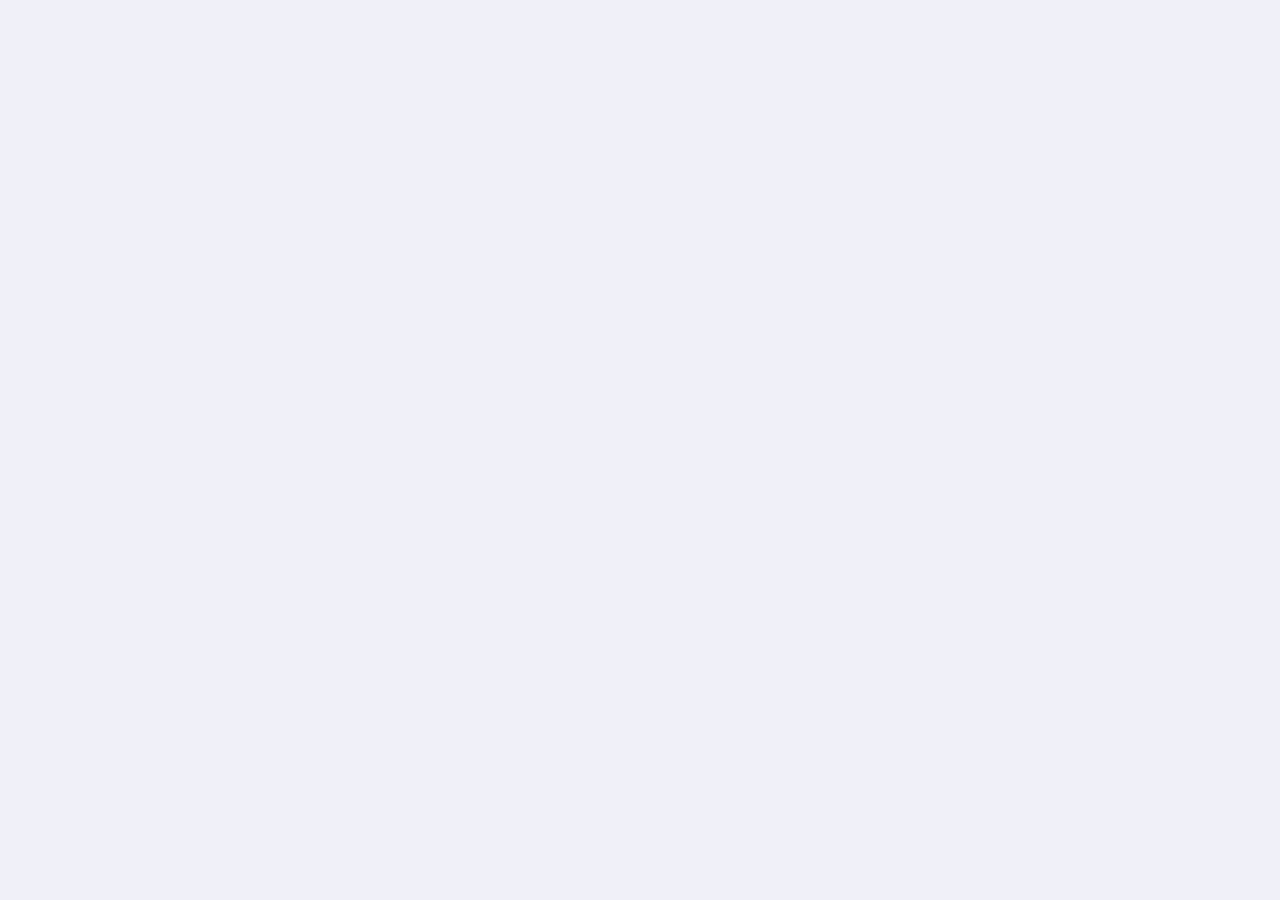
==== dist-supplychain/index.html @ ba2d54dc "init" ====
<!DOCTYPE html>
<html lang="zh-CN">
  <head>
    <meta charset="UTF-8" />
    <link rel="icon" type="image/svg+xml" href="/chain-icon.svg" />
    <meta name="viewport" content="width=device-width, initial-scale=1.0, viewport-fit=cover" />
    <meta name="description" content="区块链供应链 3D 演示 - 波司登羽绒服全链路追溯（养殖 / 原料 / 生产 / 质检 / 物流 / 零售 / 消费）" />
    <meta name="theme-color" content="#eef2f8" />
    <title>区块链供应链 3D 演示 · 羽绒服全链路追溯</title>
    <style>
      body { margin: 0; background: #eef2f8; overflow: hidden; }
    </style>
    <script type="module" crossorigin src="/assets/index-0uAdumle.js"></script>
    <link rel="stylesheet" crossorigin href="/assets/index-CUcXEeZ1.css">
  </head>
  <body>
    <div id="root"></div>
  </body>
</html>
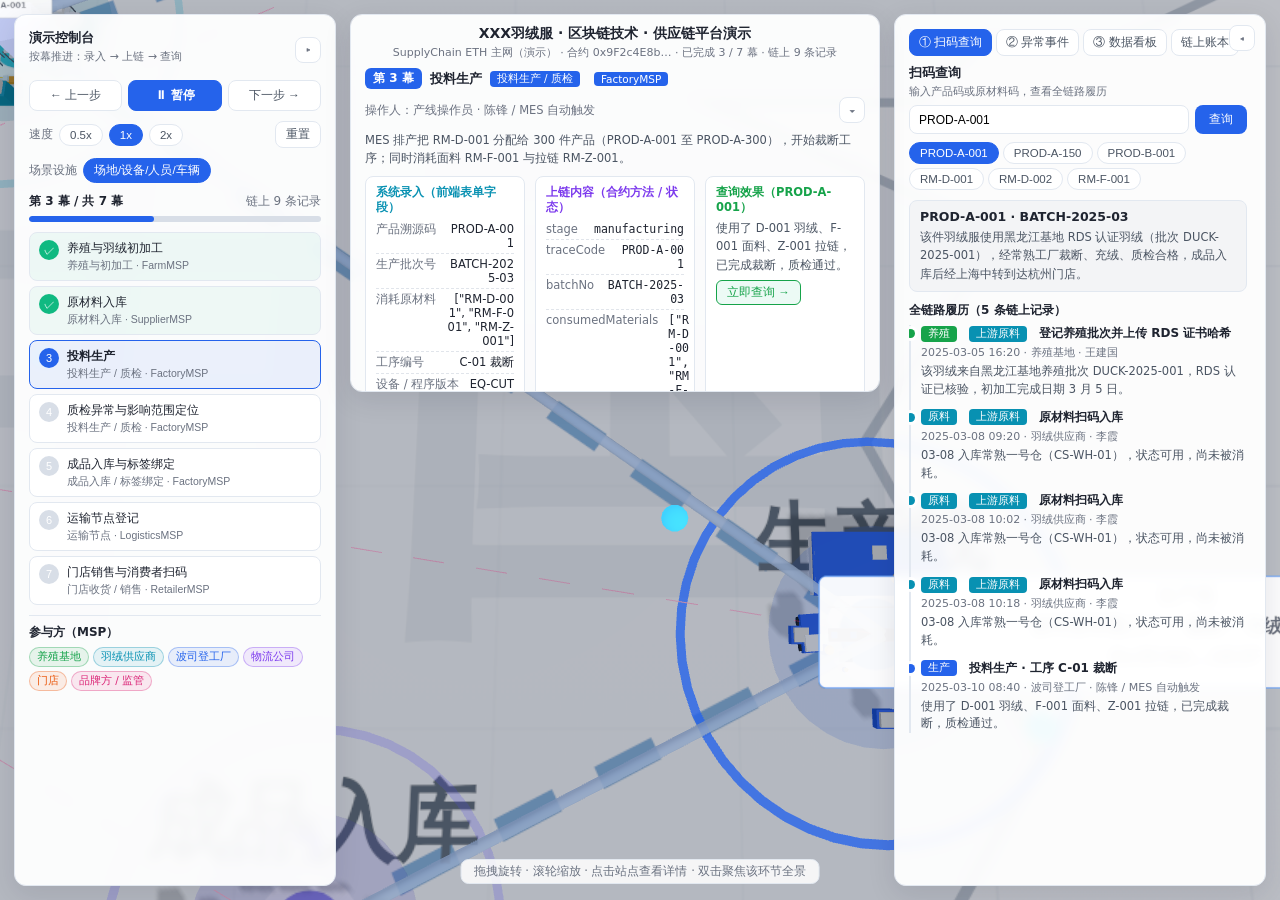
==== commit 8faa37c1: "路径不对" ====
--- a/dist-supplychain/index.html
+++ b/dist-supplychain/index.html
@@ -10,8 +10,8 @@
     <style>
       body { margin: 0; background: #eef2f8; overflow: hidden; }
     </style>
-    <script type="module" crossorigin src="/assets/index-0uAdumle.js"></script>
-    <link rel="stylesheet" crossorigin href="/assets/index-CUcXEeZ1.css">
+    <script type="module" crossorigin src="assets/index-0uAdumle.js"></script>
+    <link rel="stylesheet" crossorigin href="assets/index-CUcXEeZ1.css">
   </head>
   <body>
     <div id="root"></div>
--- a/dist-supplychain/assets/index-CUcXEeZ1.css
+++ b/dist-supplychain/assets/index-CUcXEeZ1.css
@@ -0,0 +1 @@
+:root{--kimi-color-text-primary: #1f2430;--kimi-color-text-secondary: #4b5563;--kimi-color-text-tertiary: #6b7280;--kimi-color-text-quaternary: #9aa3b2;--kimi-color-surface: #ffffff;--kimi-color-surface-muted: #f3f4f6;--kimi-color-surface-raised: #e9edf2;--kimi-color-surface-strong: #d8dee7;--kimi-color-border: #e2e8f0;--kimi-color-danger: #ef4444;--kimi-color-positive: #16a34a;--kimi-color-warning: #d97706;--kimi-color-accent: #2563eb;--kimi-chart-1: #2563eb;--kimi-chart-2: #ef4444;--kimi-chart-3: #16a34a;--kimi-chart-4: #9333ea;--kimi-chart-5: #6b7280;--kimi-font-sans: system-ui, -apple-system, BlinkMacSystemFont, "Segoe UI", Roboto, sans-serif;--kimi-font-mono: "SF Mono", Monaco, "Cascadia Code", "Roboto Mono", Consolas, monospace}*,*:before,*:after{box-sizing:border-box}html,body,#root{margin:0;padding:0;width:100%;height:100%;overflow:hidden}body{font-family:var(--kimi-font-sans);background:#eef1f6;color:var(--kimi-color-text-primary);-webkit-font-smoothing:antialiased;-moz-osx-font-smoothing:grayscale}::-webkit-scrollbar{width:4px}::-webkit-scrollbar-track{background:transparent}::-webkit-scrollbar-thumb{background:var(--kimi-color-border);border-radius:2px}::-webkit-scrollbar-thumb:hover{background:var(--kimi-color-text-quaternary)}input[type=range]{-webkit-appearance:none;-moz-appearance:none;appearance:none;height:4px;background:var(--kimi-color-surface-strong);border-radius:2px;outline:none}input[type=range]::-webkit-slider-thumb{-webkit-appearance:none;-moz-appearance:none;appearance:none;width:14px;height:14px;background:var(--kimi-color-accent);border-radius:50%;cursor:pointer;box-shadow:0 1px 3px #0f172a40}input[type=range]::-moz-range-thumb{width:14px;height:14px;background:var(--kimi-color-accent);border-radius:50%;cursor:pointer;border:none}button:focus-visible{outline:2px solid var(--kimi-color-accent);outline-offset:2px}::selection{background:#2563eb2e;color:var(--kimi-color-text-primary)}@media (prefers-reduced-motion: reduce){*{animation-duration:.01ms!important;animation-iteration-count:1!important;transition-duration:.01ms!important}}@supports (padding: max(0px)){.mobile-safe{padding-bottom:max(12px,env(safe-area-inset-bottom));padding-left:max(12px,env(safe-area-inset-left));padding-right:max(12px,env(safe-area-inset-right))}}
